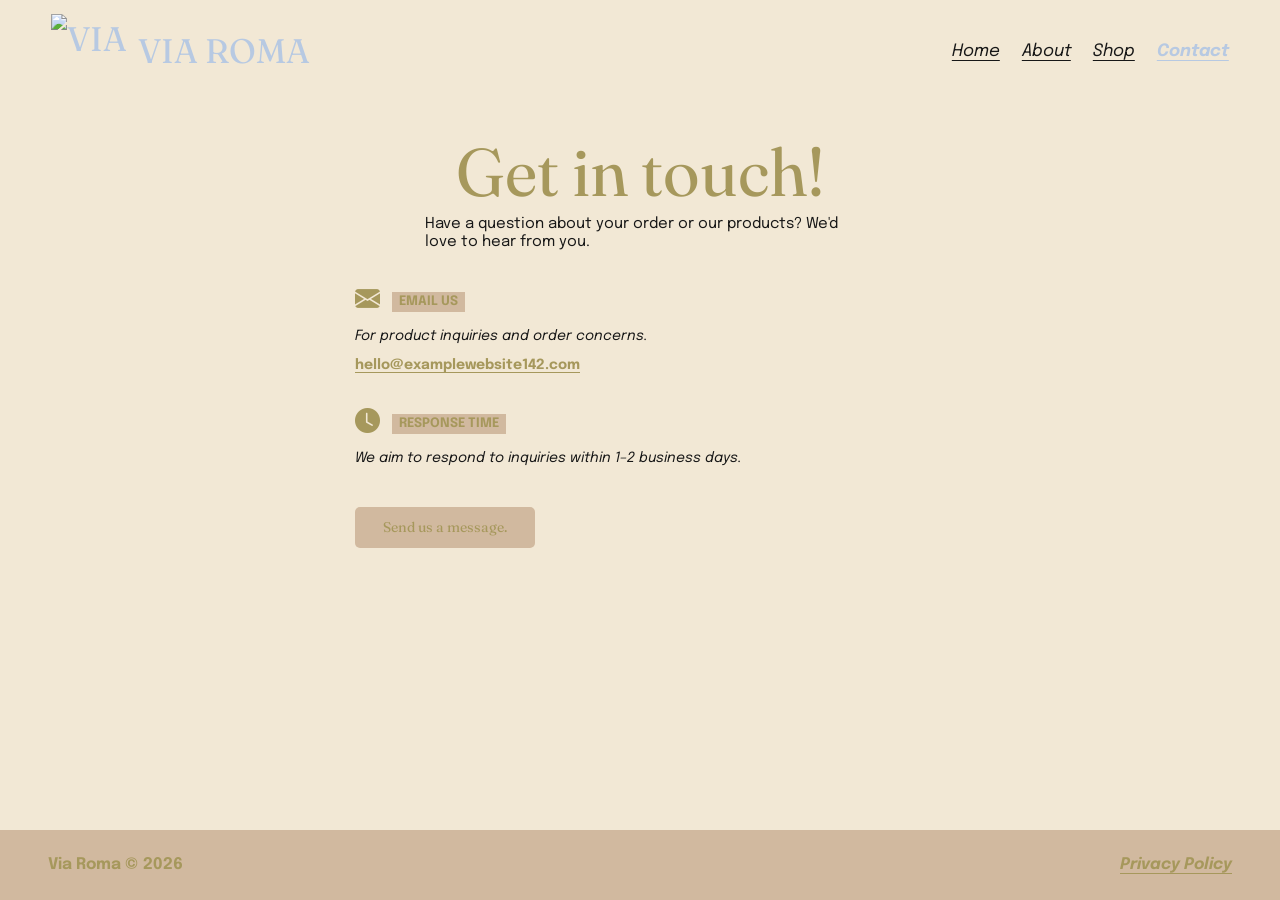
==== contact.html @ fe81741b "Create contact.html" ====
<!DOCTYPE html>
<html lang="en">

<head>
    <meta charset="UTF-8">

    <!-- Responsive viewport -->
    <meta name="viewport" content="width=device-width, initial-scale=1.0">

    <!-- Browser tab title -->
    <title>Contact Us | VIA ROMA</title>

    <!-- Google Fonts: Fraunces and Epilogue -->
    <link rel="preconnect" href="https://fonts.googleapis.com">
    <link rel="preconnect" href="https://fonts.gstatic.com" crossorigin>

    <link href="https://fonts.googleapis.com/css2?family=Epilogue:ital,wght@0,400;0,700;1,400;1,700&family=Fraunces:opsz,wght@9..144,400;9..144,700&display=swap" rel="stylesheet">

    <!-- Bootstrap CSS -->
    <link href="https://cdn.jsdelivr.net/npm/bootstrap@5.3.3/dist/css/bootstrap.min.css"
          rel="stylesheet">

    <!-- Bootstrap Icons -->
    <link rel="stylesheet"
          href="https://cdn.jsdelivr.net/npm/bootstrap-icons@1.11.3/font/bootstrap-icons.min.css">

    <style>

        /*
           1. WEBSITE COLORS AND FONTS
        */

        :root {
            --primary-color: #A6985C;
            --neutral-color: #F2E8D5;
            --button-color: #D1B99F;
            --text-color: #171717;

            --heading-font: 'Fraunces', serif;
            --body-font: 'Epilogue', sans-serif;
        }


        /*
           2. GENERAL PAGE STYLING
        */

        * {
            box-sizing: border-box;
        }

        html {
            scroll-behavior: smooth;
        }

        body {
            margin: 0;
            padding: 0;
            background-color: var(--neutral-color);
            color: var(--text-color);
            font-family: var(--body-font);
            font-size: 17px;
            line-height: 1.5;

            /* Keeps footer at the bottom */
            min-height: 100vh;
            display: flex;
            flex-direction: column;
        }

        a {
            color: inherit;
        }

        /* Keyboard accessibility */
        a:focus-visible,
        button:focus-visible {
            outline: 3px solid #635D35;
            outline-offset: 4px;
        }


        /*
           3. HEADER AND NAVIGATION
        */

        .site-header {
            width: 100%;
            padding: 14px 4%;

            display: flex;
            justify-content: space-between;
            align-items: center;

            background-color: var(--neutral-color);
        }

        /* Logo and brand name */
        .navbar-brand {
            display: flex;
            align-items: center;
            gap: 12px;

            color: #B7C9E2;
            font-family: var(--heading-font);
            font-size: 34px;
            font-weight: 400;
            text-decoration: none;
        }

        .navbar-brand:hover {
            color: #B7C9E2;
        }

        /* Logo image */
        .brand-logo {
            width: 75px;
            height: 75px;
            object-fit: contain;
        }

        /* Navigation links */
        .main-navigation {
            display: flex;
            align-items: center;
            gap: 22px;
        }

        .main-navigation a {
            color: var(--text-color);
            font-family: var(--body-font);
            font-size: 17px;
            font-style: italic;
            font-weight: 400;

            text-decoration: underline;
            text-underline-offset: 4px;

            transition: opacity 0.2s ease;
        }

        .main-navigation a:hover {
            opacity: 0.6;
        }

        /* Highlight current page */
        .main-navigation a.active {
            color: #B7C9E2;
            font-weight: 700;
        }


        /*
           4. CONTACT PAGE CONTENT
        */

        .contact-section {
            flex: 1;
            padding: 30px 20px 55px;
        }

        /* Content width and alignment */
        .contact-content {
            max-width: 570px;
            width: 100%;
            margin: 0 auto;
        }

        /* Main heading */
        .contact-title {
            color: var(--primary-color);
            font-family: var(--heading-font);
            font-size: clamp(2.8rem, 6vw, 4.2rem);
            font-weight: 400;
            text-align: center;
            margin-bottom: 5px;
            line-height: 1.15;
        }

        /* Introduction */
        .contact-intro {
            max-width: 430px;
            margin: 0 auto 32px;

            font-family: var(--body-font);
            font-size: 15px;
            line-height: 1.2;
        }


        /*
           5. EMAIL AND RESPONSE TIME
        */

        .info-item {
            margin-bottom: 28px;
        }

        /* Icon and label alignment */
        .info-heading {
            display: flex;
            align-items: center;
            gap: 12px;
            margin-bottom: 5px;
        }

        /* Icons */
        .info-icon {
            color: var(--primary-color);
            font-size: 25px;
        }

        /* Light-colored labels */
        .info-label {
            display: inline-block;
            background-color: var(--button-color);
            color: var(--primary-color);

            font-family: var(--body-font);
            font-size: 13px;
            font-weight: 700;

            margin: 0;
            padding: 2px 7px;
        }

        /* Description */
        .info-description {
            font-family: var(--body-font);
            font-size: 14px;
            font-style: italic;
            margin-bottom: 5px;
        }

        /* Email address */
        .email-link {
            color: var(--primary-color);
            font-family: var(--body-font);
            font-size: 14px;
            font-weight: 700;

            text-decoration: underline;
            text-underline-offset: 3px;
        }

        .email-link:hover {
            opacity: 0.7;
        }


        /*
           6. SEND MESSAGE BUTTON
        */

        .send-button {
            display: block;
            margin: 38px 0 0;
            padding: 10px 28px;

            background-color: var(--button-color);
            color: var(--primary-color);

            border: none;
            border-radius: 5px;

            font-family: var(--heading-font);
            font-size: 14px;
            font-weight: 400;

            cursor: pointer;
            transition: opacity 0.2s ease;
        }

        .send-button:hover {
            opacity: 0.75;
        }


        /*
           7. FOOTER
        */

        footer {
            background-color: var(--button-color);
            color: var(--primary-color);
            padding: 23px 0;
            margin-top: auto;
        }

        .footer-content {
            display: flex;
            justify-content: space-between;
            align-items: center;
            gap: 15px;
        }

        .footer-brand {
            color: var(--primary-color);
            font-family: var(--body-font);
            font-size: 16px;
            font-weight: 700;
            margin: 0;
        }

        .footer-link {
            color: var(--primary-color);
            font-family: var(--body-font);
            font-size: 16px;
            font-weight: 700;
            font-style: italic;

            text-decoration: underline;
            text-underline-offset: 4px;
        }

        .footer-link:hover {
            opacity: 0.7;
        }


        /*
           8. TABLET RESPONSIVENESS
        */

        @media (max-width: 991px) {

            .navbar-brand {
                font-size: 29px;
            }

            .main-navigation {
                gap: 16px;
            }

            .main-navigation a {
                font-size: 15px;
            }

            .contact-section {
                padding-top: 35px;
            }
        }


        /*
           9. MOBILE RESPONSIVENESS
        */

        @media (max-width: 650px) {

            body {
                font-size: 15px;
            }

            .site-header {
                flex-direction: column;
                gap: 15px;
                padding: 12px 15px;
            }

            .brand-logo {
                width: 60px;
                height: 60px;
            }

            .navbar-brand {
                font-size: 27px;
                gap: 9px;
            }

            .main-navigation {
                justify-content: center;
                flex-wrap: wrap;
                gap: 16px;
            }

            .main-navigation a {
                font-size: 14px;
            }

            .contact-section {
                padding: 30px 20px 40px;
            }

            .contact-title {
                font-size: clamp(2.3rem, 10vw, 3.2rem);
            }

            .contact-intro {
                font-size: 14px;
                margin-bottom: 28px;
            }

            .info-item {
                margin-bottom: 24px;
            }

            .info-description,
            .email-link {
                font-size: 13px;
            }

            .info-label {
                font-size: 12px;
            }

            .send-button {
                margin-top: 32px;
            }

            footer {
                padding: 18px 15px;
            }

            .footer-content {
                flex-direction: column;
                text-align: center;
                gap: 8px;
            }

            .footer-brand,
            .footer-link {
                font-size: 14px;
            }
        }


        /*
           10. REDUCED MOTION
        */

        @media (prefers-reduced-motion: reduce) {

            html {
                scroll-behavior: auto;
            }

            *,
            *::before,
            *::after {
                transition-duration: 0.01ms !important;
            }
        }

    </style>

</head>


<body>


    <!--
         HEADER AND NAVIGATION
    -->

    <header class="site-header">

        <!-- Logo and brand name -->
        <a class="navbar-brand" href="index.html">

            <img
                src="images/viaroma.jpeg"
                alt="VIA ROMA logo"
                class="brand-logo"
            >

            <span>VIA ROMA</span>

        </a>

        <!-- Navigation links -->
        <nav class="main-navigation" aria-label="Main navigation">

            <a href="index.html">Home</a>

            <a href="about.html">About</a>

            <a href="shop.html">Shop</a>

            <a href="contact.html"
               class="active"
               aria-current="page">
                Contact
            </a>

        </nav>

    </header>



    <!--
         MAIN CONTACT CONTENT
    -->

    <main class="contact-section">

        <div class="contact-content">

            <!-- Page heading -->
            <h1 class="contact-title">
                Get in touch!
            </h1>

            <!-- Introduction -->
            <p class="contact-intro">
                Have a question about your order or our products?
                We'd love to hear from you.
            </p>


            <!-- EMAIL US -->
            <section class="info-item"
                     aria-labelledby="email-heading">

                <div class="info-heading">

                    <i class="bi bi-envelope-fill info-icon"
                       aria-hidden="true"></i>

                    <h2 class="info-label" id="email-heading">
                        EMAIL US
                    </h2>

                </div>

                <p class="info-description">
                    For product inquiries and order concerns.
                </p>

                <a href="mailto:hello@examplewebsite142.com"
                   class="email-link">
                    hello@examplewebsite142.com
                </a>

            </section>


            <!-- RESPONSE TIME -->
            <section class="info-item"
                     aria-labelledby="response-heading">

                <div class="info-heading">

                    <i class="bi bi-clock-fill info-icon"
                       aria-hidden="true"></i>

                    <h2 class="info-label" id="response-heading">
                        RESPONSE TIME
                    </h2>

                </div>

                <p class="info-description">
                    We aim to respond to inquiries within 1–2 business days.
                </p>

            </section>


            <!-- SEND MESSAGE BUTTON -->
            <button
                type="button"
                class="send-button"
                id="sendMessage"
            >
                Send us a message.
            </button>

        </div>

    </main>



    <!--
         FOOTER
    -->

    <footer>

        <div class="container-fluid px-4 px-lg-5">

            <div class="footer-content">

                <!-- Footer brand -->
                <p class="footer-brand">
                    Via Roma © 2026
                </p>

                <!-- Privacy Policy link -->
                <a href="privacy.html" class="footer-link">
                    Privacy Policy
                </a>

            </div>

        </div>

    </footer>



    <!-- Bootstrap JavaScript -->
    <script src="https://cdn.jsdelivr.net/npm/bootstrap@5.3.3/dist/js/bootstrap.bundle.min.js">
    </script>


    <!-- Contact button functionality -->
    <script>

        document.getElementById("sendMessage").addEventListener("click", function() {

            const recipient = "hello@examplewebsite142.com";

            const subject = encodeURIComponent("Inquiry - VIA ROMA");

            const body = encodeURIComponent(
                "Hello VIA ROMA,\n\nI would like to ask about your products or services.\n\nThank you!"
            );

            const mailtoLink =
                "mailto:" + recipient +
                "?subject=" + subject +
                "&body=" + body;

            window.location.href = mailtoLink;

        });

    </script>

</body>
</html>
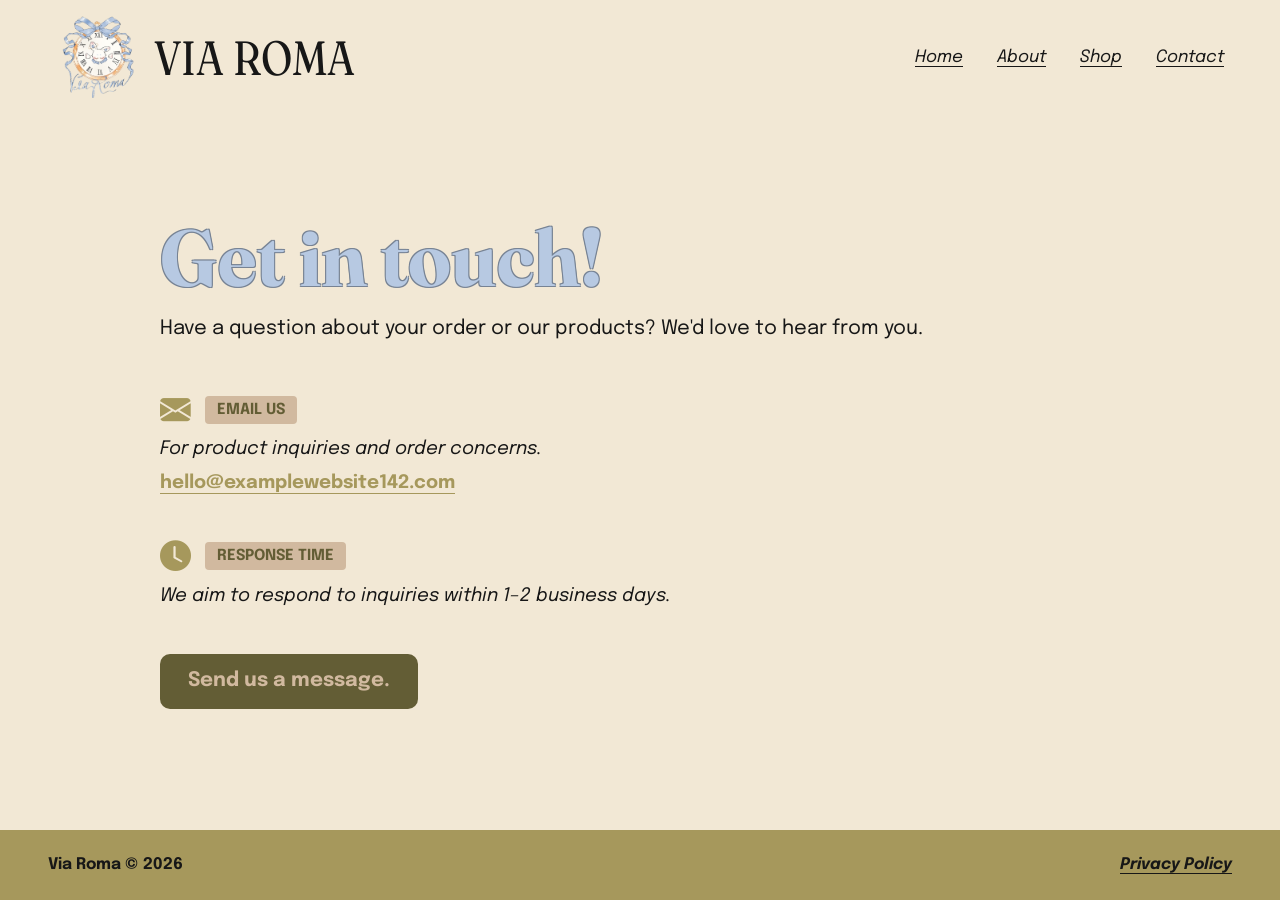
==== commit 98b8cf5a: "Changed some of the coding" ====
--- a/contact.html
+++ b/contact.html
@@ -25,144 +25,32 @@
     <link rel="stylesheet"
           href="https://cdn.jsdelivr.net/npm/bootstrap-icons@1.11.3/font/bootstrap-icons.min.css">
 
+    <!-- Link to CSS -->
+    <link rel="stylesheet" href="css/styles.css">
+
     <style>
-
         /*
-           1. WEBSITE COLORS AND FONTS
+           1. CONTACT PAGE CONTENT
         */
-
-        :root {
-            --primary-color: #A6985C;
-            --neutral-color: #F2E8D5;
-            --button-color: #D1B99F;
-            --text-color: #171717;
-
-            --heading-font: 'Fraunces', serif;
-            --body-font: 'Epilogue', sans-serif;
-        }
-
-
-        /*
-           2. GENERAL PAGE STYLING
-        */
-
-        * {
-            box-sizing: border-box;
-        }
-
-        html {
-            scroll-behavior: smooth;
-        }
-
-        body {
-            margin: 0;
-            padding: 0;
-            background-color: var(--neutral-color);
-            color: var(--text-color);
-            font-family: var(--body-font);
-            font-size: 17px;
-            line-height: 1.5;
-
-            /* Keeps footer at the bottom */
-            min-height: 100vh;
-            display: flex;
-            flex-direction: column;
-        }
-
-        a {
-            color: inherit;
-        }
-
-        /* Keyboard accessibility */
-        a:focus-visible,
-        button:focus-visible {
-            outline: 3px solid #635D35;
-            outline-offset: 4px;
-        }
-
-
-        /*
-           3. HEADER AND NAVIGATION
-        */
-
-        .site-header {
-            width: 100%;
-            padding: 14px 4%;
-
-            display: flex;
-            justify-content: space-between;
-            align-items: center;
-
-            background-color: var(--neutral-color);
-        }
-
-        /* Logo and brand name */
-        .navbar-brand {
+        .text-outline-shadow {
+        color: var(--primary-color);
+        text-shadow: 
+            -1px -1px 0 #778394,  
+            1px -1px 0 #778394,
+            -1px  1px 0 #778394,
+            1px  1px 0 #778394;
+        }
+
+        .contact-section {
+            flex: 1;
             display: flex;
             align-items: center;
-            gap: 12px;
-
-            color: #B7C9E2;
-            font-family: var(--heading-font);
-            font-size: 34px;
-            font-weight: 400;
-            text-decoration: none;
-        }
-
-        .navbar-brand:hover {
-            color: #B7C9E2;
-        }
-
-        /* Logo image */
-        .brand-logo {
-            width: 75px;
-            height: 75px;
-            object-fit: contain;
-        }
-
-        /* Navigation links */
-        .main-navigation {
-            display: flex;
-            align-items: center;
-            gap: 22px;
-        }
-
-        .main-navigation a {
-            color: var(--text-color);
-            font-family: var(--body-font);
-            font-size: 17px;
-            font-style: italic;
-            font-weight: 400;
-
-            text-decoration: underline;
-            text-underline-offset: 4px;
-
-            transition: opacity 0.2s ease;
-        }
-
-        .main-navigation a:hover {
-            opacity: 0.6;
-        }
-
-        /* Highlight current page */
-        .main-navigation a.active {
-            color: #B7C9E2;
-            font-weight: 700;
-        }
-
-
-        /*
-           4. CONTACT PAGE CONTENT
-        */
-
-        .contact-section {
-            flex: 1;
-            padding: 30px 20px 55px;
+            padding: 50px 24px 70px;
         }
 
         /* Content width and alignment */
         .contact-content {
-            max-width: 570px;
+            max-width: 960px;
             width: 100%;
             margin: 0 auto;
         }
@@ -171,102 +59,109 @@
         .contact-title {
             color: var(--primary-color);
             font-family: var(--heading-font);
-            font-size: clamp(2.8rem, 6vw, 4.2rem);
-            font-weight: 400;
-            text-align: center;
-            margin-bottom: 5px;
-            line-height: 1.15;
+            font-size: clamp(3.5rem, 6.2vw, 6.8rem);
+            font-weight: 700;
+            text-align: left;
+            margin-bottom: 16px;
+            line-height: 1.05;
         }
 
         /* Introduction */
         .contact-intro {
-            max-width: 430px;
-            margin: 0 auto 32px;
+            max-width: 820px;
+            margin: 0 0 52px 0;
 
             font-family: var(--body-font);
-            font-size: 15px;
-            line-height: 1.2;
-        }
-
+            font-size: clamp(1.15rem, 1.55vw, 1.75rem);
+            line-height: 1.35;
+        }
 
         /*
-           5. EMAIL AND RESPONSE TIME
+           2. EMAIL AND RESPONSE TIME
         */
 
         .info-item {
-            margin-bottom: 28px;
+            margin-bottom: 44px;
         }
 
         /* Icon and label alignment */
         .info-heading {
             display: flex;
             align-items: center;
-            gap: 12px;
-            margin-bottom: 5px;
+            gap: 14px;
+            margin-bottom: 10px;
         }
 
         /* Icons */
         .info-icon {
-            color: var(--primary-color);
-            font-size: 25px;
+            display: inline-flex;
+            align-items: center;
+            justify-content: center;
+            line-height: 1;
+            color: var(--secondary-color);
+            font-size: clamp(1.8rem, 2.4vw, 2.75rem);
         }
 
         /* Light-colored labels */
         .info-label {
             display: inline-block;
             background-color: var(--button-color);
-            color: var(--primary-color);
+            color: var(--text-color-dark);
 
             font-family: var(--body-font);
-            font-size: 13px;
+            font-size: clamp(0.95rem, 1.15vw, 1.35rem);
             font-weight: 700;
 
             margin: 0;
-            padding: 2px 7px;
+            padding: 5px 12px;
+            border-radius: 4px;
         }
 
         /* Description */
         .info-description {
             font-family: var(--body-font);
-            font-size: 14px;
+            font-size: clamp(1.1rem, 1.45vw, 1.65rem);
             font-style: italic;
-            margin-bottom: 5px;
+            margin-bottom: 6px;
         }
 
         /* Email address */
         .email-link {
-            color: var(--primary-color);
+            color: var(--secondary-color);
             font-family: var(--body-font);
-            font-size: 14px;
+            font-size: clamp(1.1rem, 1.45vw, 1.65rem);
             font-weight: 700;
 
             text-decoration: underline;
-            text-underline-offset: 3px;
+            text-underline-offset: 5px;
         }
 
         .email-link:hover {
             opacity: 0.7;
         }
 
-
         /*
-           6. SEND MESSAGE BUTTON
+           3. SEND MESSAGE BUTTON
         */
 
         .send-button {
             display: block;
-            margin: 38px 0 0;
-            padding: 10px 28px;
-
-            background-color: var(--button-color);
-            color: var(--primary-color);
+            margin: 24px 0 0;
+            padding: 18px 46px;
+
+            height: 55px;
+            padding: 0 28px;
+            margin: 20px 0 0;
+
+            background-color: var(--text-color-dark);
+            color: var(--button-color);
 
             border: none;
-            border-radius: 5px;
-
-            font-family: var(--heading-font);
-            font-size: 14px;
-            font-weight: 400;
+            border-radius: 10px;
+
+            font-family: var(--body-font);
+            font-size: 20px;
+            font-weight: 700;
 
             cursor: pointer;
             transition: opacity 0.2s ease;
@@ -275,174 +170,6 @@
         .send-button:hover {
             opacity: 0.75;
         }
-
-
-        /*
-           7. FOOTER
-        */
-
-        footer {
-            background-color: var(--button-color);
-            color: var(--primary-color);
-            padding: 23px 0;
-            margin-top: auto;
-        }
-
-        .footer-content {
-            display: flex;
-            justify-content: space-between;
-            align-items: center;
-            gap: 15px;
-        }
-
-        .footer-brand {
-            color: var(--primary-color);
-            font-family: var(--body-font);
-            font-size: 16px;
-            font-weight: 700;
-            margin: 0;
-        }
-
-        .footer-link {
-            color: var(--primary-color);
-            font-family: var(--body-font);
-            font-size: 16px;
-            font-weight: 700;
-            font-style: italic;
-
-            text-decoration: underline;
-            text-underline-offset: 4px;
-        }
-
-        .footer-link:hover {
-            opacity: 0.7;
-        }
-
-
-        /*
-           8. TABLET RESPONSIVENESS
-        */
-
-        @media (max-width: 991px) {
-
-            .navbar-brand {
-                font-size: 29px;
-            }
-
-            .main-navigation {
-                gap: 16px;
-            }
-
-            .main-navigation a {
-                font-size: 15px;
-            }
-
-            .contact-section {
-                padding-top: 35px;
-            }
-        }
-
-
-        /*
-           9. MOBILE RESPONSIVENESS
-        */
-
-        @media (max-width: 650px) {
-
-            body {
-                font-size: 15px;
-            }
-
-            .site-header {
-                flex-direction: column;
-                gap: 15px;
-                padding: 12px 15px;
-            }
-
-            .brand-logo {
-                width: 60px;
-                height: 60px;
-            }
-
-            .navbar-brand {
-                font-size: 27px;
-                gap: 9px;
-            }
-
-            .main-navigation {
-                justify-content: center;
-                flex-wrap: wrap;
-                gap: 16px;
-            }
-
-            .main-navigation a {
-                font-size: 14px;
-            }
-
-            .contact-section {
-                padding: 30px 20px 40px;
-            }
-
-            .contact-title {
-                font-size: clamp(2.3rem, 10vw, 3.2rem);
-            }
-
-            .contact-intro {
-                font-size: 14px;
-                margin-bottom: 28px;
-            }
-
-            .info-item {
-                margin-bottom: 24px;
-            }
-
-            .info-description,
-            .email-link {
-                font-size: 13px;
-            }
-
-            .info-label {
-                font-size: 12px;
-            }
-
-            .send-button {
-                margin-top: 32px;
-            }
-
-            footer {
-                padding: 18px 15px;
-            }
-
-            .footer-content {
-                flex-direction: column;
-                text-align: center;
-                gap: 8px;
-            }
-
-            .footer-brand,
-            .footer-link {
-                font-size: 14px;
-            }
-        }
-
-
-        /*
-           10. REDUCED MOTION
-        */
-
-        @media (prefers-reduced-motion: reduce) {
-
-            html {
-                scroll-behavior: auto;
-            }
-
-            *,
-            *::before,
-            *::after {
-                transition-duration: 0.01ms !important;
-            }
-        }
-
     </style>
 
 </head>
@@ -451,39 +178,78 @@
 <body>
 
 
-    <!--
-         HEADER AND NAVIGATION
-    -->
-
-    <header class="site-header">
-
-        <!-- Logo and brand name -->
-        <a class="navbar-brand" href="index.html">
-
-            <img
-                src="images/viaroma.jpeg"
-                alt="VIA ROMA logo"
-                class="brand-logo"
-            >
-
-            <span>VIA ROMA</span>
-
-        </a>
-
-        <!-- Navigation links -->
-        <nav class="main-navigation" aria-label="Main navigation">
-
-            <a href="index.html">Home</a>
-
-            <a href="about.html">About</a>
-
-            <a href="shop.html">Shop</a>
-
-            <a href="contact.html"
-               class="active"
-               aria-current="page">
-                Contact
-            </a>
+    <!-- 
+         HEADER / NAVIGATION
+     -->
+
+    <header>
+
+        <nav class="navbar navbar-expand-lg">
+
+            <div class="container-fluid px-4 px-lg-5">
+
+                <!-- LOGO AND BRAND NAME
+                     Change the image path if your logo has a different name. -->
+                <a class="navbar-brand" href="index.html">
+
+                    <img
+                        src="images/brand-logo.png"
+                        alt="VIA ROMA logo"
+                        class="brand-logo"
+                    >
+
+                    <span class="brand-text fw-regular", >VIA ROMA</span>
+
+                </a>
+
+                <!-- Mobile navigation toggle -->
+                <button
+                    class="navbar-toggler"
+                    type="button"
+                    data-bs-toggle="collapse"
+                    data-bs-target="#mainNavigation"
+                    aria-controls="mainNavigation"
+                    aria-expanded="false"
+                    aria-label="Toggle navigation"
+                >
+                    <span class="navbar-toggler-icon"></span>
+                </button>
+
+                <!-- Navigation links -->
+                <div class="collapse navbar-collapse"
+                     id="mainNavigation">
+
+                    <ul class="navbar-nav ms-auto">
+
+                        <li class="nav-item">
+                            <a class="nav-link" href="index.html">
+                                Home
+                            </a>
+                        </li>
+
+                        <li class="nav-item">
+                            <a class="nav-link" href="about.html">
+                                About
+                            </a>
+                        </li>
+
+                        <li class="nav-item">
+                            <a class="nav-link" href="shop.html">
+                                Shop
+                            </a>
+                        </li>
+
+                        <li class="nav-item">
+                            <a class="nav-link" href="contact.html">
+                                Contact
+                            </a>
+                        </li>
+
+                    </ul>
+
+                </div>
+
+            </div>
 
         </nav>
 
@@ -500,7 +266,7 @@
         <div class="contact-content">
 
             <!-- Page heading -->
-            <h1 class="contact-title">
+            <h1 class="contact-title fw-bold text-outline-shadow">
                 Get in touch!
             </h1>
 
--- a/css/styles.css
+++ b/css/styles.css
@@ -0,0 +1,252 @@
+/* 
+1. WEBSITE COLORS AND FONTS
+Change these values to update the design.
+*/
+
+:root {
+--primary-color: #B7C9E2;
+--secondary-color: #A6985C;
+--button-color: #D1B99F;
+--neutral-color: #F2E8D5;
+--text-color: #171717;
+--text-color-dark:#635D35;
+
+--heading-font: 'Fraunces', serif;
+--body-font: 'Epilogue', sans-serif;
+}
+
+/* 
+2. GENERAL PAGE STYLING
+*/
+
+* {
+box-sizing: border-box;
+}
+
+html {
+scroll-behavior: smooth;
+}
+
+body {
+margin: 0;
+padding: 0;
+background-color: var(--neutral-color);
+color: var(--text-color);
+font-family: var(--body-font);
+font-size: 17px;
+line-height: 1.5;
+
+/* Keeps footer at bottom on short pages */
+min-height: 100vh;
+display: flex;
+flex-direction: column;
+}
+
+a {
+color: inherit;
+}
+
+/* Visible keyboard focus for accessibility */
+a:focus-visible,
+button:focus-visible {
+outline: 3px solid #635D35;
+outline-offset: 4px;
+}
+
+/* 
+3. NAVIGATION BAR
+*/
+
+.navbar {
+background-color: var(--neutral-color);
+padding: 14px 0;
+height: 115px;
+}
+
+.navbar-brand {
+display: flex;
+align-items: center;
+gap: 3px;
+color: var(--text-color);
+font-family: var(--heading-font);
+font-size: 40px;
+font-weight: 400;
+}
+
+.brand-text {
+display: inline-block;
+transform: scaleY(1.2);
+transform-origin: center;
+line-height: 1;
+}
+
+/* Logo image */
+.brand-logo {
+width: auto;
+height: 120px;
+object-fit: contain;
+}
+
+.navbar-brand:hover {
+color: var(--text-color);
+}
+
+/* Navigation links */
+.navbar-nav .nav-link {
+color: var(--text-color);
+font-family: var(--body-font);
+font-size: 17px;
+font-style: italic;
+text-decoration: underline;
+text-underline-offset: 4px;
+margin-left: 18px;
+transition: opacity 0.2s ease;
+}
+
+.navbar-nav .nav-link:hover {
+opacity: 0.6;
+}
+
+/* Mobile menu button */
+.navbar-toggler {
+border: 1px solid var(--text-color);
+}
+
+.navbar-toggler:focus {
+box-shadow: none;
+}
+
+/* 
+4. FOOTER
+*/
+
+footer {
+background-color: var(--secondary-color);
+padding: 23px 0;
+margin-top: auto;
+}
+
+.footer-content {
+display: flex;
+justify-content: space-between;
+align-items: center;
+gap: 15px;
+}
+
+.footer-brand {
+font-family: var(--body-font);
+font-size: 16px;
+font-weight: 700;
+margin: 0;
+}
+
+.footer-link {
+font-family: var(--body-font);
+font-size: 16px;
+font-weight: 700;
+font-style: italic;
+text-decoration: underline;
+text-underline-offset: 4px;
+}
+
+.footer-link:hover {
+opacity: 0.7;
+}
+
+/* 
+5. TABLET RESPONSIVENESS
+*/
+
+@media (max-width: 991px) {
+
+.navbar-brand {
+    font-size: 29px;
+}
+
+.navbar-nav .nav-link {
+    margin-left: 0;
+    padding: 10px 0;
+}
+
+.main-navigation {
+    gap: 16px;
+}
+
+.main-navigation a {
+    font-size: 15px;
+}
+
+.privacy-section {
+    padding-top: 35px;
+}
+}
+
+/* 
+7. MOBILE RESPONSIVENESS
+*/
+
+@media (max-width: 576px) {
+
+body {
+    font-size: 15px;
+}
+
+.navbar {
+    padding: 8px 0;
+}
+
+.brand-logo {
+    width: 55px;
+    height: 55px;
+}
+
+.navbar-brand {
+    font-size: 25px;
+    gap: 9px;
+}
+
+.privacy-section {
+    padding: 30px 20px 40px;
+}
+
+.privacy-title {
+    font-size: clamp(2.3rem, 10vw, 3.2rem);
+}
+
+.updated-date {
+    font-size: 14px;
+    margin-bottom: 22px;
+}
+
+.policy-intro {
+    font-size: 15px;
+    margin-bottom: 24px;
+}
+
+.policy-item {
+    margin-bottom: 20px;
+}
+
+.policy-item h2 {
+    font-size: 17px;
+}
+
+.policy-item p {
+    font-size: 15px;
+}
+
+footer {
+    padding: 18px 15px;
+}
+
+.footer-content {
+    flex-direction: column;
+    text-align: center;
+    gap: 8px;
+}
+
+.footer-brand,
+.footer-link {
+    font-size: 14px;
+}
+}
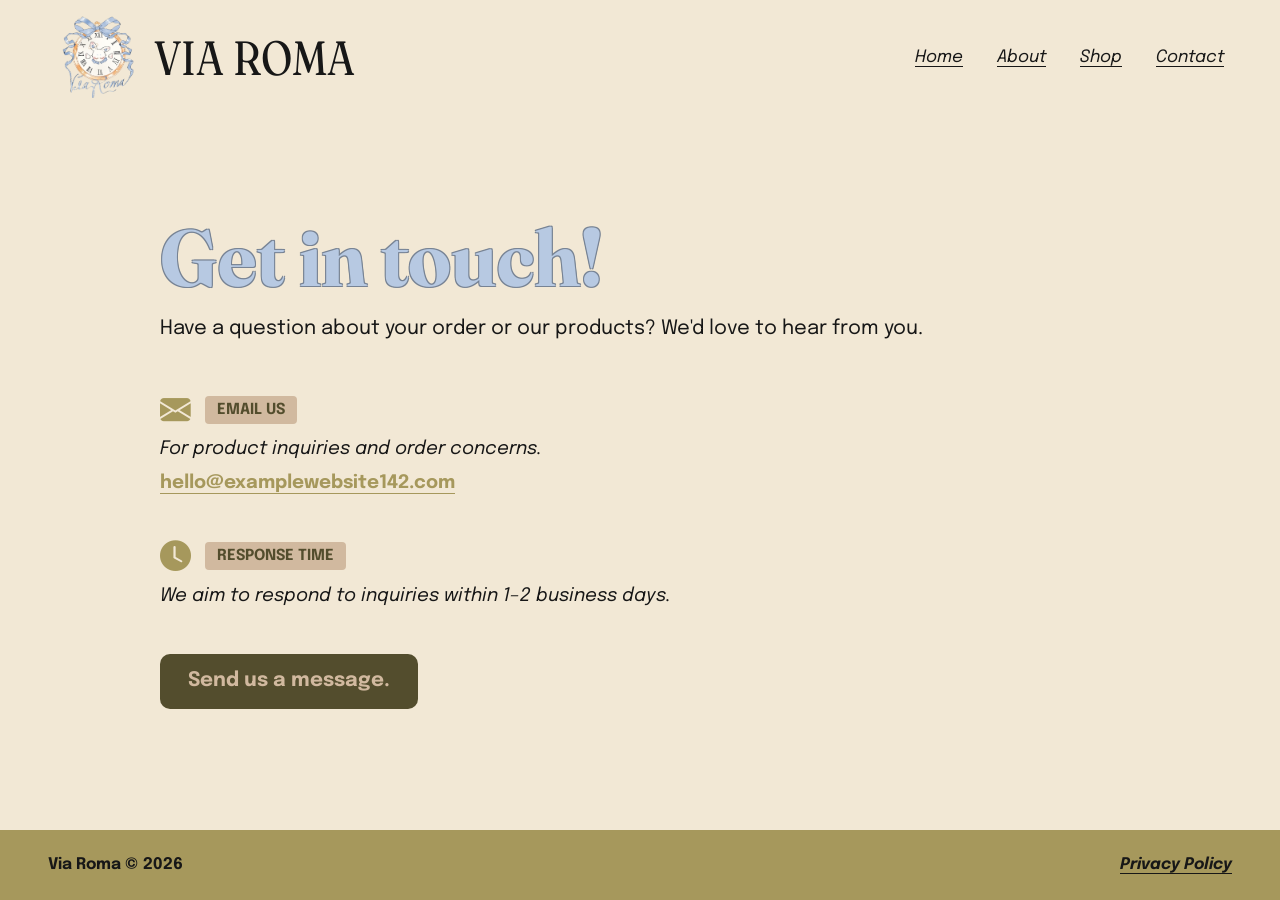
==== commit f04274e0: "Update links in contact.html to use anchor tags" ====
--- a/contact.html
+++ b/contact.html
@@ -10,6 +10,13 @@
 
     <!-- Browser tab title -->
     <title>Contact Us | VIA ROMA</title>
+
+    <!-- Favicon -->
+    <link rel="icon"
+      type="image/png"
+      href="images/Contact.png"
+      sizes="32x32">
+
 
     <!-- Google Fonts: Fraunces and Epilogue -->
     <link rel="preconnect" href="https://fonts.googleapis.com">
@@ -228,13 +235,13 @@
                         </li>
 
                         <li class="nav-item">
-                            <a class="nav-link" href="about.html">
+                            <a class="nav-link" href="index.html#about">
                                 About
                             </a>
                         </li>
 
                         <li class="nav-item">
-                            <a class="nav-link" href="shop.html">
+                            <a class="nav-link" href="index.html#shop">
                                 Shop
                             </a>
                         </li>
--- a/css/styles.css
+++ b/css/styles.css
@@ -9,7 +9,7 @@
 --button-color: #D1B99F;
 --neutral-color: #F2E8D5;
 --text-color: #171717;
---text-color-dark:#635D35;
+--text-color-dark:#534D2D;
 
 --heading-font: 'Fraunces', serif;
 --body-font: 'Epilogue', sans-serif;
@@ -249,4 +249,4 @@
 .footer-link {
     font-size: 14px;
 }
-}+}
